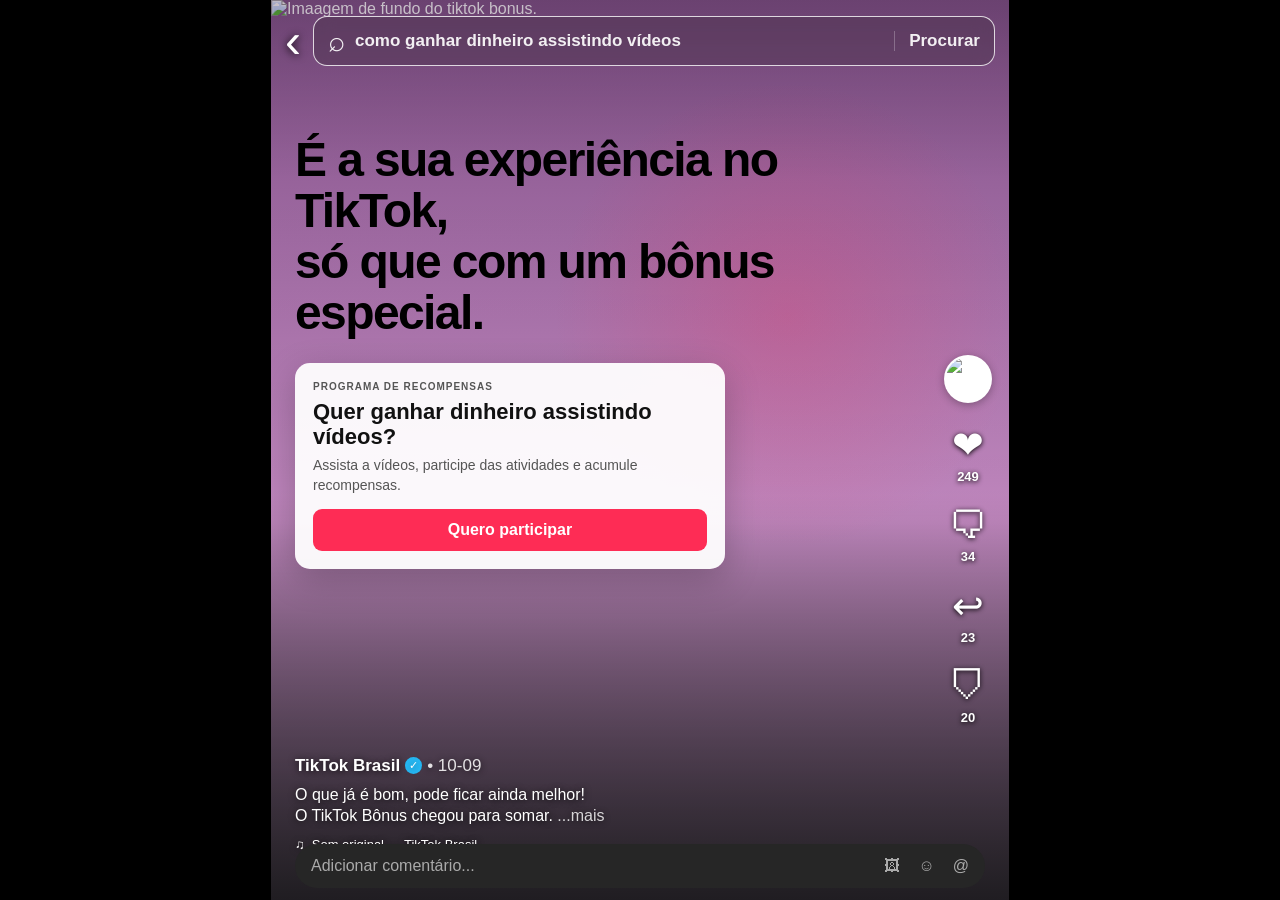
==== index.html @ 59f2cf2b "Add files via upload" ====
<!DOCTYPE html>
<html lang="pt-BR">
<head>
    <meta charset="UTF-8">
    <meta name="viewport" content="width=device-width, initial-scale=1.0">
    <title>TikTok — Para você</title>
    <link rel="stylesheet" href="style.css">
</head>
<body class="feed-page">

    <main class="tiktok-screen">
        <header class="feed-header">
            <button class="back-button" aria-label="Voltar">‹</button>

            <div class="search-bar">
                <span class="search-icon">⌕</span>
                <span>como ganhar dinheiro assistindo vídeos</span>
                <strong>Procurar</strong>
            </div>
        </header>

        <section class="video-post">
            <img
                class="post-image"
                src="imgs/tiktokbonus.png" alt="Imaagem de fundo do tiktok bonus."
            >

            <div class="post-overlay">
                <div class="post-copy">
                    <h1>É a sua experiência no TikTok,<br> só que com um bônus especial.</h1>

                    <div class="bonus-card">
                        <span class="bonus-label">PROGRAMA DE RECOMPENSAS</span>
                        <strong>Quer ganhar dinheiro assistindo vídeos?</strong>
                        <p>Assista a vídeos, participe das atividades e acumule recompensas.</p>
                        <button onclick="openOpportunity()">Quero participar</button>
                    </div>
                </div>

                <aside class="interaction-rail" aria-label="Interações">
                    <div class="profile-bubble">
                        <img src="imgs/perfiltiktok.png" alt="foto de perfil">
                    </div>
                    <div class="rail-item"><span>❤</span><small>249</small></div>
                    <div class="rail-item"><span>🗨</span><small>34</small></div>
                    <div class="rail-item"><span>↩</span><small>23</small></div>
                    <div class="rail-item"><span>⛉</span><small>20</small></div>
                </aside>
            </div>
        </section>

        <section class="post-info">
            <div class="account-line">
                <strong>TikTok Brasil</strong>
                <span class="verified">✓</span>
                <span class="date">• 10-09</span>
            </div>

            <p>
                O que já é bom, pode ficar ainda melhor!<br>
                O TikTok Bônus chegou para somar. <span class="more">...mais</span>
            </p>

            <div class="sound-line">
                <span>♫</span>
                <span>Som original — TikTok Brasil</span>
            </div>
        </section>

        <div class="comment-bar">
            <span>Adicionar comentário...</span>
            <span>🖼</span>
            <span>☺</span>
            <span>@</span>
        </div>
    </main>

    <div id="opportunity" class="modal hidden" role="dialog" aria-modal="true">
        <div class="modal-card">
            <button class="modal-close" onclick="closeOpportunity()" aria-label="Fechar">×</button>
            <span class="modal-tag">PROGRAMA DE RECOMPENSAS</span>
            <h2>Uma nova forma de aproveitar seus vídeos.</h2>
            <p>
                Participe de atividades relacionadas a vídeos curtos e
                acumule recompensas conforme utiliza a plataforma.
            </p>

            <div class="opportunity-points">
                <div><strong>▶</strong><span>Assista a vídeos curtos</span></div>
                <div><strong>★</strong><span>Participe das atividades</span></div>
                <div><strong>R$</strong><span>Acumule recompensas</span></div>
            </div>

            <button class="primary-button" onclick="goToSignup()">
                Continuar
            </button>
        </div>
    </div>

    <script>
        function openOpportunity() {
            document.getElementById("opportunity").classList.remove("hidden");
        }

        function closeOpportunity() {
            document.getElementById("opportunity").classList.add("hidden");
        }

        function goToSignup() {
            window.location.href = "login.html";
        }
    </script>
</body>
</html>
---- style.css ----
* {
    box-sizing: border-box;
    margin: 0;
    padding: 0;
}

:root {
    --pink: #fe2c55;
    --cyan: #25f4ee;
    --black: #080808;
    --dark: #111111;
    --card: #181818;
    --muted: #999999;
    --line: #303030;
    --white: #ffffff;
}

html {
    scroll-behavior: smooth;
}

body {
    min-height: 100vh;
    font-family: Arial, Helvetica, sans-serif;
    background: var(--black);
    color: var(--white);
}

button,
input,
select {
    font: inherit;
}

/* =========================================================
   FEED / PRIMEIRA PÁGINA
========================================================= */

.feed-page {
    background: #000;
    overflow-x: hidden;
}

.tiktok-screen {
    position: relative;
    width: min(100%, 738px);
    min-height: 100vh;
    margin: 0 auto;
    background: #000;
}

.feed-header {
    position: absolute;
    z-index: 5;
    top: 16px;
    left: 0;
    right: 0;
    display: flex;
    align-items: center;
    gap: 12px;
    padding: 0 14px;
}

.back-button {
    border: 0;
    background: transparent;
    color: #fff;
    font-size: 48px;
    line-height: 1;
    cursor: pointer;
    text-shadow: 0 1px 8px #000;
}

.search-bar {
    height: 50px;
    flex: 1;
    display: flex;
    align-items: center;
    gap: 10px;
    padding: 0 14px;
    border: 1.5px solid rgba(255,255,255,.8);
    border-radius: 14px;
    background: rgba(60, 45, 60, .35);
    backdrop-filter: blur(10px);
    color: rgba(255,255,255,.92);
    font-size: 17px;
    font-weight: 600;
    overflow: hidden;
}

.search-icon {
    font-size: 29px;
    font-weight: 400;
    line-height: 1;
}

.search-bar span:nth-child(2) {
    flex: 1;
    white-space: nowrap;
    overflow: hidden;
    text-overflow: ellipsis;
}

.search-bar strong {
    padding-left: 14px;
    border-left: 1px solid rgba(255,255,255,.25);
    white-space: nowrap;
}

.video-post {
    position: relative;
    min-height: 100vh;
    overflow: hidden;
    background:
        radial-gradient(circle at 70% 35%, rgba(254,44,85,.22), transparent 30%),
        linear-gradient(180deg, #7d4d84, #c78cc5 58%, #5b5360);
}

.post-image {
    position: absolute;
    inset: 0;
    width: 100%;
    height: 100%;
    object-fit: cover;
    opacity: .82;
    filter: saturate(1.15) contrast(1.02);
}

.video-post::after {
    content: "";
    position: absolute;
    inset: 0;
    background:
        linear-gradient(180deg, rgba(0,0,0,.15), transparent 20%, rgba(0,0,0,.04) 55%, rgba(0,0,0,.65) 100%);
    pointer-events: none;
}

.post-overlay {
    position: absolute;
    z-index: 2;
    inset: 0;
}

.post-copy {
    position: absolute;
    left: 24px;
    right: 110px;
    top: 135px;
}

.post-copy h1 {
    max-width: 610px;
    color: #000;
    font-size: clamp(31px, 5vw, 48px);
    line-height: 1.06;
    letter-spacing: -1.6px;
}

.bonus-card {
    width: min(430px, 100%);
    margin-top: 24px;
    padding: 18px;
    border-radius: 15px;
    background: rgba(255,255,255,.94);
    color: #111;
    box-shadow: 0 10px 35px rgba(0,0,0,.22);
}

.bonus-label {
    display: block;
    margin-bottom: 7px;
    color: #555;
    font-size: 10px;
    font-weight: 800;
    letter-spacing: 1px;
}

.bonus-card strong {
    display: block;
    font-size: 22px;
    line-height: 1.15;
}

.bonus-card p {
    margin-top: 7px;
    color: #555;
    font-size: 14px;
    line-height: 1.4;
}

.bonus-card button {
    width: 100%;
    margin-top: 14px;
    padding: 12px 16px;
    border: 0;
    border-radius: 9px;
    background: var(--pink);
    color: white;
    font-weight: 800;
    cursor: pointer;
}

.interaction-rail {
    position: absolute;
    right: 17px;
    bottom: 175px;
    display: flex;
    flex-direction: column;
    align-items: center;
    gap: 20px;
    text-align: center;
}

.profile-bubble {
    width: 48px;
    height: 48px;
    border-radius: 50%;
    overflow: hidden;
    background: #fff;
    border: 2px solid rgba(255,255,255,.9);
    box-shadow: 0 2px 8px rgba(0,0,0,.3);
}

.profile-bubble img {
    width: 100%;
    height: 100%;
    object-fit: cover;
    display: block;
}

.rail-item {
    display: flex;
    flex-direction: column;
    align-items: center;
    gap: 2px;
    text-shadow: 0 1px 5px #000;
}

.rail-item span {
    border: 0;
    background: transparent;
    font-size: 38px;
}

.rail-item small {
    font-size: 13px;
    font-weight: 700;
}

.post-info {
    position: absolute;
    z-index: 3;
    left: 24px;
    right: 105px;
    bottom: 48px;
    text-shadow: 0 1px 7px rgba(0,0,0,.8);
}

.account-line {
    display: flex;
    align-items: center;
    gap: 5px;
    font-size: 17px;
}

.verified {
    display: inline-grid;
    place-items: center;
    width: 17px;
    height: 17px;
    border-radius: 50%;
    background: #25b8f4;
    font-size: 11px;
}

.date {
    font-weight: 400;
    opacity: .85;
}

.post-info p {
    margin-top: 8px;
    font-size: 16px;
    line-height: 1.35;
}

.more {
    opacity: .8;
}

.sound-line {
    display: flex;
    gap: 7px;
    align-items: center;
    margin-top: 10px;
    font-size: 13px;
}

.comment-bar {
    position: fixed;
    z-index: 10;
    left: 50%;
    bottom: 12px;
    transform: translateX(-50%);
    width: min(calc(100% - 32px), 690px);
    display: flex;
    align-items: center;
    gap: 18px;
    padding: 13px 16px;
    border-radius: 28px;
    background: #262626;
    color: #aaa;
}

.comment-bar span:first-child {
    flex: 1;
}

/* =========================================================
   MODAL
========================================================= */

.modal {
    position: fixed;
    z-index: 20;
    inset: 0;
    display: grid;
    place-items: center;
    padding: 20px;
    background: rgba(0,0,0,.62);
    backdrop-filter: blur(6px);
}

.hidden {
    display: none;
}

.modal-card {
    position: relative;
    width: min(440px, 100%);
    padding: 28px;
    border-radius: 22px;
    background: #fff;
    color: #111;
    box-shadow: 0 25px 70px rgba(0,0,0,.5);
}

.modal-close {
    position: absolute;
    top: 12px;
    right: 16px;
    border: 0;
    background: transparent;
    color: #555;
    font-size: 30px;
    cursor: pointer;
}

.modal-tag,
.result-tag,
.section-kicker {
    color: var(--pink);
    font-size: 11px;
    font-weight: 900;
    letter-spacing: 1.1px;
}

.modal-card h2 {
    margin-top: 9px;
    font-size: 27px;
    line-height: 1.1;
}

.modal-card > p {
    margin-top: 12px;
    color: #555;
    line-height: 1.55;
}

.opportunity-points {
    display: grid;
    gap: 10px;
    margin-top: 20px;
}

.opportunity-points div {
    display: flex;
    align-items: center;
    gap: 12px;
    padding: 12px;
    border-radius: 12px;
    background: #f3f3f3;
}

.opportunity-points strong {
    display: grid;
    place-items: center;
    width: 34px;
    height: 34px;
    border-radius: 50%;
    background: #111;
    color: #fff;
    font-size: 12px;
}

/* =========================================================
   CADASTRO
========================================================= */

.signup-page {
    display: grid;
    place-items: center;
    padding: 20px;
    background:
        radial-gradient(circle at 10% 10%, rgba(37,244,238,.08), transparent 30%),
        radial-gradient(circle at 90% 90%, rgba(254,44,85,.10), transparent 35%),
        #080808;
}

.signup-screen {
    width: min(100%, 500px);
}

.simple-header {
    display: grid;
    grid-template-columns: 40px 1fr 40px;
    align-items: center;
    margin-bottom: 16px;
    color: #fff;
}

.simple-header strong {
    text-align: center;
}

.tiktok-profile {
    width: 72px;
    height: 72px;
    margin: 0 auto 20px;
    border-radius: 50%;
    overflow: hidden;
    background: #fff;
}

.tiktok-profile img {
    width: 100%;
    height: 100%;
    object-fit: cover;
    display: block;
}

.tiktok-mark {
    display: grid;
    place-items: center;
    width: 52px;
    height: 52px;
    margin: 0 auto 18px;
    border-radius: 50%;
    background: #000;
    color: #fff;
    font-size: 32px;
    box-shadow: 3px 3px 0 var(--pink), -3px -3px 0 var(--cyan);
}

.signup-card h1 {
    text-align: center;
    font-size: 29px;
}

.signup-subtitle {
    margin-top: 8px;
    color: #999;
    text-align: center;
    line-height: 1.5;
}

form {
    margin-top: 25px;
}

label {
    display: block;
    margin: 17px 0 7px;
    color: #ddd;
    font-size: 13px;
    font-weight: 700;
}

input,
select {
    width: 100%;
    padding: 14px;
    border: 1px solid #383838;
    border-radius: 10px;
    outline: none;
    background: #202020;
    color: #fff;
}

input::placeholder {
    color: #666;
}

input:focus,
select:focus {
    border-color: var(--cyan);
    box-shadow: 0 0 0 3px rgba(37,244,238,.08);
}

.tiny-note {
    margin-top: 17px;
    color: #666;
    font-size: 11px;
    line-height: 1.5;
    text-align: center;
}

/* =========================================================
   BOTÕES
========================================================= */

.primary-button,
.share-button {
    width: 100%;
    margin-top: 20px;
    padding: 14px 16px;
    border: 0;
    border-radius: 10px;
    background: linear-gradient(135deg, var(--pink), #ff466d);
    color: #fff;
    font-weight: 800;
    cursor: pointer;
    box-shadow: 0 8px 25px rgba(254,44,85,.18);
    transition: transform .2s ease;
}

.primary-button:hover,
.share-button:hover {
    transform: translateY(-2px);
}

/* =========================================================
   RESULTADO / PARTE EDUCATIVA
========================================================= */

.result-page {
    padding: 30px 16px 70px;
    background:
        radial-gradient(circle at 10% 5%, rgba(37,244,238,.08), transparent 25%),
        radial-gradient(circle at 90% 10%, rgba(254,44,85,.10), transparent 28%),
        #080808;
}

.result-container {
    width: min(100%, 820px);
    margin: 0 auto;
}

.reveal {
    padding: 42px 34px;
    border: 1px solid #383838;
    border-radius: 24px;
    background: linear-gradient(145deg, #171717, #101010);
    text-align: center;
    box-shadow: 0 25px 70px rgba(0,0,0,.45);
}

.reveal h1 {
    margin-top: 13px;
    color: #ff5878;
    font-size: clamp(31px, 6vw, 52px);
    line-height: 1.02;
}

.reveal-subtitle {
    max-width: 620px;
    margin: 14px auto 0;
    color: #aaa;
    line-height: 1.6;
}

.project-info {
    display: grid;
    gap: 5px;
    margin-top: 25px;
    padding: 15px;
    border-radius: 14px;
    background: #202020;
    color: #aaa;
    font-size: 12px;
}

.project-info strong {
    color: #fff;
    font-size: 14px;
}

.lesson-block,
.survey-block,
.share-block {
    margin-top: 18px;
    padding: 27px;
    border: 1px solid #303030;
    border-radius: 20px;
    background: #151515;
}

.lesson-block h2,
.survey-block h2,
.share-block h2 {
    margin-top: 8px;
    font-size: 24px;
    line-height: 1.2;
}

.lesson-block p,
.survey-block p,
.share-block p {
    margin-top: 10px;
    color: #aaa;
    line-height: 1.65;
}

.highlight {
    border-color: rgba(37,244,238,.28);
    background: linear-gradient(145deg, rgba(37,244,238,.07), #151515);
}

.evidence-list {
    display: grid;
    gap: 11px;
    margin-top: 20px;
}

.evidence {
    display: grid;
    grid-template-columns: 42px 1fr;
    gap: 13px;
    padding: 15px;
    border-radius: 14px;
    background: #1f1f1f;
}

.evidence > span {
    display: grid;
    place-items: center;
    width: 36px;
    height: 36px;
    border-radius: 10px;
    background: #2b2b2b;
    color: var(--cyan);
    font-size: 12px;
    font-weight: 900;
}

.evidence h3 {
    font-size: 15px;
}

.evidence p {
    margin-top: 4px;
    font-size: 13px;
}

.protection-list {
    display: grid;
    gap: 10px;
    margin-top: 17px;
    padding-left: 20px;
    color: #ccc;
    line-height: 1.55;
}

.survey-block label {
    margin-top: 22px;
}

.choice-grid {
    display: grid;
    grid-template-columns: 1fr 1fr;
    gap: 9px;
    margin-top: 9px;
}

.choice-grid button {
    min-height: 54px;
    padding: 10px;
    border: 1px solid #373737;
    border-radius: 10px;
    background: #202020;
    color: #ddd;
    text-align: left;
    cursor: pointer;
}

.choice-grid button:hover,
.choice-grid button.selected {
    border-color: var(--cyan);
    background: rgba(37,244,238,.08);
}

.survey-message {
    min-height: 20px;
    font-size: 12px;
    color: #25f4ee !important;
}

.share-block {
    text-align: center;
}

.share-button {
    width: min(100%, 360px);
}

.home-link {
    display: block;
    margin-top: 22px;
    color: #aaa;
    text-align: center;
    text-decoration: none;
    font-size: 13px;
}

.home-link:hover {
    color: #fff;
}

/* =========================================================
   RESPONSIVO
========================================================= */

@media (max-width: 560px) {
    .feed-header {
        padding: 0 9px;
    }

    .back-button {
        font-size: 42px;
    }

    .search-bar {
        font-size: 14px;
        height: 46px;
    }

    .search-bar strong {
        display: none;
    }

    .post-copy {
        left: 18px;
        right: 75px;
        top: 120px;
    }

    .post-copy h1 {
        font-size: 31px;
    }

    .bonus-card {
        margin-top: 18px;
    }

    .interaction-rail {
        right: 9px;
        bottom: 150px;
        gap: 12px;
    }

    .profile-bubble,
    .rail-item span {
        width: 42px;
        height: 42px;
    }

    .rail-item span {
        font-size: 33px;
    }

    .post-info {
        left: 18px;
        right: 75px;
        bottom: 55px;
    }

    .signup-card,
    .reveal,
    .lesson-block,
    .survey-block,
    .share-block {
        padding: 23px 18px;
    }

    .choice-grid {
        grid-template-columns: 1fr;
    }
}
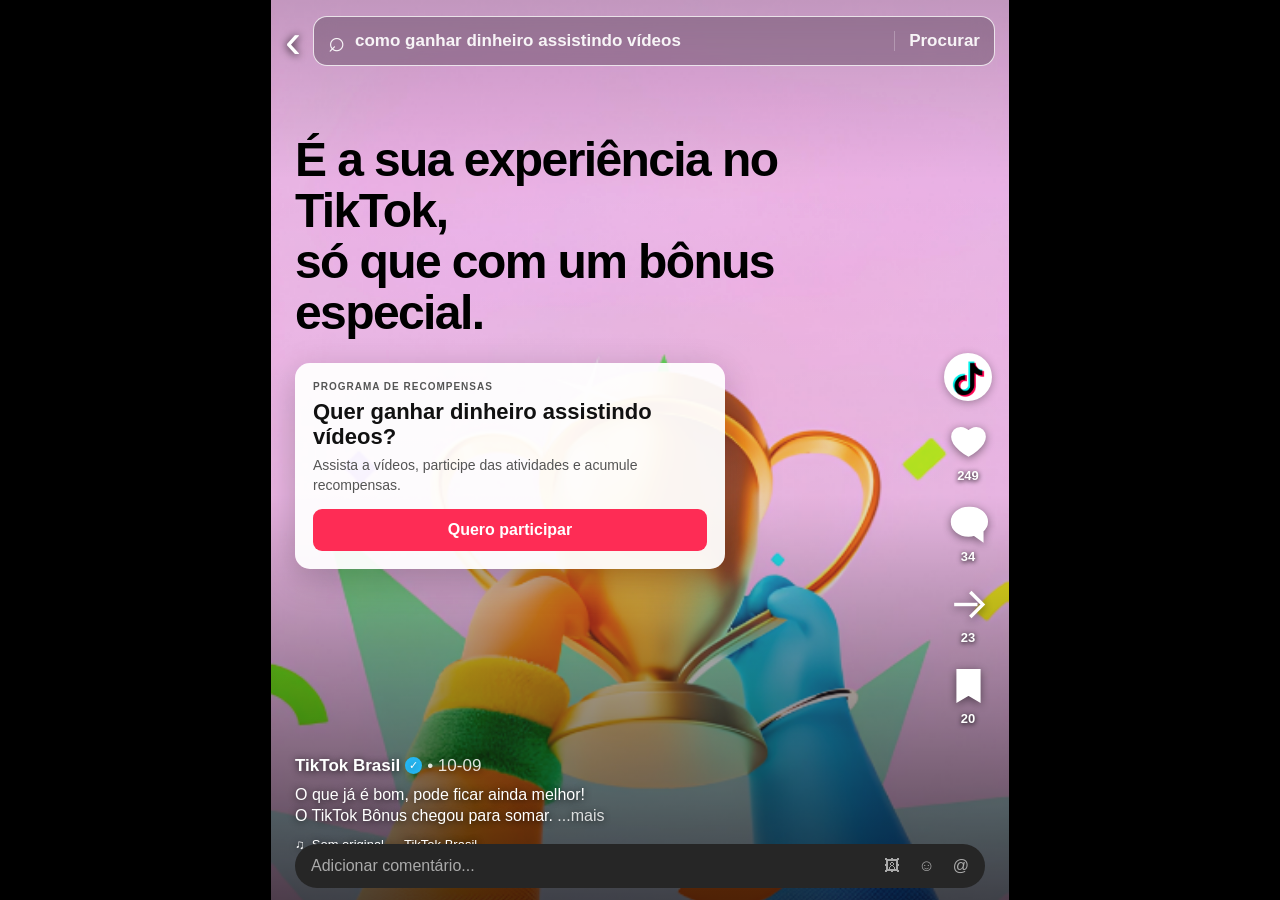
==== commit 759825ea: "Primeiro commit pra arrumar esse projeto" ====
--- a/index.html
+++ b/index.html
@@ -38,14 +38,53 @@
                 </div>
 
                 <aside class="interaction-rail" aria-label="Interações">
-                    <div class="profile-bubble">
-                        <img src="imgs/perfiltiktok.png" alt="foto de perfil">
-                    </div>
-                    <div class="rail-item"><span>❤</span><small>249</small></div>
-                    <div class="rail-item"><span>🗨</span><small>34</small></div>
-                    <div class="rail-item"><span>↩</span><small>23</small></div>
-                    <div class="rail-item"><span>⛉</span><small>20</small></div>
-                </aside>
+
+    <div class="profile-bubble">
+        <img src="imgs/perfiltiktok.png" alt="foto de perfil">
+    </div>
+
+        <!-- Curtidas -->
+        <div class="rail-item">
+            <svg class="interaction-icon" viewBox="0 0 24 24" aria-hidden="true">
+                <path d="M20.8 8.8c0 5.4-8.8 10.1-8.8 10.1S3.2 14.2 3.2 8.8
+                        C3.2 6.1 5.1 4.2 7.6 4.2
+                        c1.7 0 3.3.9 4.4 2.2
+                        c1.1-1.3 2.7-2.2 4.4-2.2
+                        c2.5 0 4.4 1.9 4.4 4.6Z"/>
+            </svg>
+            <small>249</small>
+        </div>
+
+        <!-- Comentários -->
+        <div class="rail-item">
+            <svg class="interaction-icon" viewBox="0 0 24 24" aria-hidden="true">
+                <path d="M12 3.5c-5 0-9 3.3-9 7.5s4 7.5 9 7.5
+                        c1.1 0 2.2-.2 3.2-.5
+                        L19.5 21v-5.1
+                        c1.6-1.3 2.5-3 2.5-4.9
+                        c0-4.2-4-7.5-9-7.5Z"/>
+            </svg>
+            <small>34</small>
+        </div>
+
+        <!-- Compartilhar -->
+        <div class="rail-item">
+            <svg class="interaction-icon share-icon" viewBox="0 0 24 24" aria-hidden="true">
+                <path d="M4 12h13"/>
+                <path d="M13 5l7 7-7 7"/>
+            </svg>
+            <small>23</small>
+        </div>
+
+        <!-- Salvar -->
+        <div class="rail-item">
+            <svg class="interaction-icon bookmark-icon" viewBox="0 0 24 24" aria-hidden="true">
+                <path d="M6 3.5h12v17L12 17l-6 3.5v-17Z"/>
+            </svg>
+            <small>20</small>
+        </div>
+
+    </aside>
             </div>
         </section>
 
--- a/style.css
+++ b/style.css
@@ -236,10 +236,42 @@
     text-shadow: 0 1px 5px #000;
 }
 
-.rail-item span {
-    border: 0;
-    background: transparent;
-    font-size: 38px;
+.rail-item {
+    display: flex;
+    flex-direction: column;
+    align-items: center;
+    gap: 5px;
+    text-align: center;
+    text-shadow: 0 1px 5px #000;
+}
+
+.interaction-icon {
+    width: 43px;
+    height: 43px;
+    display: block;
+    fill: white;
+    stroke: white;
+    stroke-width: 1.8;
+    filter: drop-shadow(0 2px 4px rgba(0, 0, 0, .45));
+}
+
+.share-icon {
+    fill: none;
+    stroke-width: 1.9;
+}
+
+.bookmark-icon {
+    fill: white;
+    stroke: white;
+    stroke-width: 1.5;
+}
+
+.rail-item small {
+    font-size: 15px;
+    font-weight: 700;
+    color: #fff;
+    line-height: 1;
+    text-shadow: 0 1px 5px #000;
 }
 
 .rail-item small {
@@ -768,15 +800,15 @@
         gap: 12px;
     }
 
-    .profile-bubble,
-    .rail-item span {
-        width: 42px;
-        height: 42px;
-    }
-
-    .rail-item span {
-        font-size: 33px;
-    }
+    .profile-bubble {
+    width: 42px;
+    height: 42px;
+}
+
+.interaction-icon {
+    width: 39px;
+    height: 39px;
+}
 
     .post-info {
         left: 18px;
